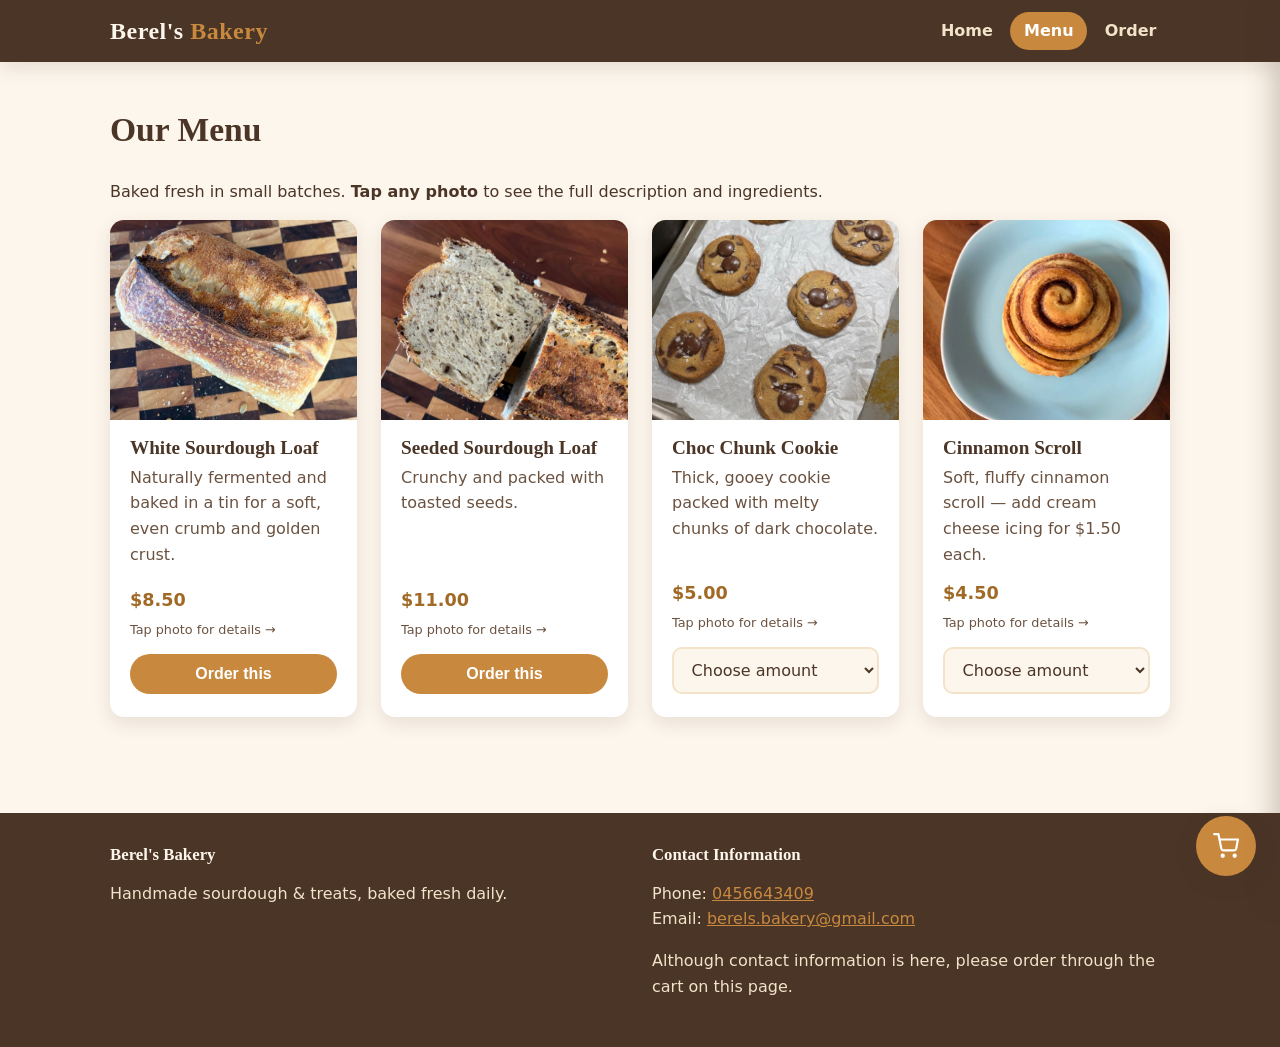
==== menu.html @ 897d4f54 "Initial commit: Berel's Bakery website Static site (home, menu, item pages, order success), cart + S" ====
<!DOCTYPE html>
<html lang="en">
<head>
  <meta charset="UTF-8">
  <meta name="viewport" content="width=device-width, initial-scale=1.0">
  <title>Menu — Berel's Bakery</title>
  <link rel="stylesheet" href="css/style.css">
  <link rel="icon" type="image/png" href="images/favicon.png">
  <script src="js/main.js" defer></script>
</head>
<body>
  <header class="site-header">
    <div class="wrap">
      <a class="brand" href="index.html">Berel's <span>Bakery</span></a>
      <nav class="site-nav">
        <a href="index.html">Home</a>
        <a href="menu.html" class="active">Menu</a>
        <a href="menu.html#order" data-open-cart>Order</a>
      </nav>
    </div>
  </header>

  <main>
    <div class="wrap">
      <section>
        <h2>Our Menu</h2>
        <p>Baked fresh in small batches. <strong>Tap any photo</strong> to see the full description and ingredients.</p>

        <div class="menu-grid">
          <!-- White Sourdough Loaf -->
          <article class="product-card">
            <a class="img-link" href="items/white-sourdough.html">
              <div class="slideshow">
                <img src="images/white-sourdough.jpg" alt="White Sourdough Loaf" class="slide active" data-placeholder>
              </div>
            </a>
            <div class="body">
              <h3>White Sourdough Loaf</h3>
              <p class="desc">Naturally fermented and baked in a tin for a soft, even crumb and golden crust.</p>
              <span class="price">$8.50</span>
              <span class="tap-hint">Tap photo for details →</span>
              <div class="order-control" data-item-id="white-sourdough"></div>
            </div>
          </article>

          <!-- Seeded Sourdough Loaf -->
          <article class="product-card">
            <a class="img-link" href="items/seeded-sourdough.html">
              <div class="slideshow">
                <img src="images/seeded-sourdough.jpg" alt="Seeded Sourdough Loaf" class="slide active" data-placeholder>
              </div>
            </a>
            <div class="body">
              <h3>Seeded Sourdough Loaf</h3>
              <p class="desc">Crunchy and packed with toasted seeds.</p>
              <span class="price">$11.00</span>
              <span class="tap-hint">Tap photo for details →</span>
              <div class="order-control" data-item-id="seeded-sourdough"></div>
            </div>
          </article>

          <!-- Choc Chunk Cookie -->
          <article class="product-card">
            <a class="img-link" href="items/choc-chunk-cookie.html">
              <div class="slideshow">
                <img src="images/choc-chunk-cookie.jpg" alt="Choc Chunk Cookie" class="slide active" data-placeholder>
              </div>
            </a>
            <div class="body">
              <h3>Choc Chunk Cookie</h3>
              <p class="desc">Thick, gooey cookie packed with melty chunks of dark chocolate.</p>
              <span class="price">$5.00</span>
              <span class="tap-hint">Tap photo for details →</span>
              <div class="order-control" data-item-id="choc-chunk-cookie"></div>
            </div>
          </article>

          <!-- Cinnamon Scroll -->
          <article class="product-card">
            <a class="img-link" href="items/cinnamon-scroll.html">
              <div class="slideshow">
                <img src="images/cinnamon-scroll.jpg" alt="Cinnamon Scroll" class="slide active" data-placeholder>
              </div>
            </a>
            <div class="body">
              <h3>Cinnamon Scroll</h3>
              <p class="desc">Soft, fluffy cinnamon scroll — add cream cheese icing for $1.50 each.</p>
              <span class="price">$4.50</span>
              <span class="tap-hint">Tap photo for details →</span>
              <div class="order-control" data-item-id="cinnamon-scroll"></div>
            </div>
          </article>

        </div>
      </section>
    </div>
  </main>

  <footer class="site-footer">
    <div class="wrap">
      <div>
        <h3>Berel's Bakery</h3>
        <p>Handmade sourdough &amp; treats, baked fresh daily.</p>
      </div>
      <div>
        <h3>Contact Information</h3>
        <p>Phone: <a href="tel:0456643409">0456643409</a><br>
           Email: <a href="mailto:berels.bakery@gmail.com">berels.bakery@gmail.com</a></p>
        <p>Although contact information is here, please order through the cart on this page.</p>
      </div>
    </div>
  </footer>
</body>
</html>
---- css/style.css ----
/* ===== Berel's Bakery — shared styles ===== */
:root {
  --cream: #fdf6ec;
  --crust: #c8893f;
  --crust-dark: #a06a26;
  --dough: #f3e3c9;
  --cocoa: #4a3526;
  --cocoa-soft: #6b5240;
  --white: #ffffff;
  --shadow: 0 6px 18px rgba(74, 53, 38, 0.12);
  --radius: 14px;
  --max: 1100px;
}

* { box-sizing: border-box; }

html { scroll-behavior: smooth; }

body {
  margin: 0;
  font-family: "Segoe UI", system-ui, -apple-system, Helvetica, Arial, sans-serif;
  color: var(--cocoa);
  background: var(--cream);
  line-height: 1.6;
}

h1, h2, h3 {
  font-family: Georgia, "Times New Roman", serif;
  color: var(--cocoa);
  line-height: 1.2;
}

a { color: var(--crust-dark); }

img { max-width: 100%; display: block; }

.wrap {
  width: 100%;
  max-width: var(--max);
  margin: 0 auto;
  padding: 0 1.25rem;
}

/* ===== Header / Nav ===== */
.site-header {
  background: var(--cocoa);
  color: var(--cream);
  position: sticky;
  top: 0;
  z-index: 10;
  box-shadow: var(--shadow);
  transition: background-color 0.3s ease, box-shadow 0.3s ease;
}
.site-header .wrap {
  display: flex;
  align-items: center;
  justify-content: space-between;
  flex-wrap: wrap;
  gap: 0.5rem;
  padding-top: 0.75rem;
  padding-bottom: 0.75rem;
}
.brand {
  font-family: Georgia, serif;
  font-size: 1.5rem;
  font-weight: bold;
  color: var(--cream);
  text-decoration: none;
  letter-spacing: 0.5px;
  transition: color 0.3s ease, text-shadow 0.3s ease;
}
.brand span { color: var(--crust); }
.site-nav {
  display: flex;
  gap: 0.25rem;
  flex-wrap: wrap;
}
.site-nav a {
  color: var(--dough);
  text-decoration: none;
  padding: 0.4rem 0.85rem;
  border-radius: 999px;
  font-weight: 600;
  transition: background 0.15s, color 0.15s;
}
.site-nav a:hover { background: rgba(255,255,255,0.12); color: var(--white); }
.site-nav a.active { background: var(--crust); color: var(--white); }

/* ----- Home page: nav overlays the hero, transparent at the top ----- */
body.home .site-header {
  position: fixed;
  left: 0;
  right: 0;
  top: 0;
}
body.home .site-header.at-top {
  background: transparent;
  box-shadow: none;
}
body.home .site-header.at-top .brand {
  color: var(--cocoa);
  text-shadow: 0 1px 4px rgba(255, 255, 255, 0.7);
}
body.home .site-header.at-top .site-nav a {
  color: var(--cocoa);
  text-shadow: 0 1px 4px rgba(255, 255, 255, 0.7);
}
body.home .site-header.at-top .site-nav a:hover {
  background: rgba(74, 53, 38, 0.12);
  color: var(--cocoa);
}
body.home .site-header.at-top .site-nav a.active {
  background: var(--crust);
  color: var(--white);
  text-shadow: none;
}

/* ===== Hero ===== */
.hero {
  background-color: #ece4d8;
  background-image: url("../images/hero.jpg");
  background-size: contain;
  background-repeat: no-repeat;
  background-position: center;
  aspect-ratio: 16 / 9;
  position: relative;
  text-align: center;
}
.hero .btn-row {
  position: absolute;
  top: 50%;
  left: 37%;
  transform: translate(-50%, -50%);
  flex-direction: column;
  gap: 1.25rem;
}
.hero .btn-row .btn {
  font-size: 1.35rem;
  padding: 1rem 2.25rem;
}
.hero h1 {
  font-size: clamp(2rem, 5vw, 3.25rem);
  margin: 0 0 1.5rem;
  color: var(--white);
  text-shadow: 0 2px 8px rgba(0,0,0,0.6);
}
.hero p { font-size: 1.2rem; color: var(--cocoa-soft); margin: 0 auto 1.75rem; max-width: 600px; }

/* ===== Buttons ===== */
.btn {
  display: inline-block;
  background: var(--crust);
  color: var(--white);
  text-decoration: none;
  padding: 0.7rem 1.5rem;
  border-radius: 999px;
  font-weight: 700;
  border: none;
  cursor: pointer;
  font-size: 1rem;
  transition: background 0.15s, transform 0.1s;
}
.btn:hover { background: var(--crust-dark); }
.btn:active { transform: translateY(1px); }
.btn.secondary { background: transparent; color: var(--crust-dark); border: 2px solid var(--crust); }
.btn.secondary:hover { background: var(--crust); color: var(--white); }
.btn-row { display: flex; gap: 0.75rem; justify-content: center; flex-wrap: wrap; }

/* ===== Sections ===== */
section { padding: 3rem 0; }
section h2 { font-size: clamp(1.5rem, 3vw, 2.1rem); margin-top: 0; }
.about-grid {
  display: grid;
  grid-template-columns: repeat(auto-fit, minmax(280px, 1fr));
  gap: 2rem;
}
.card-soft {
  background: var(--white);
  border-radius: var(--radius);
  padding: 1.75rem;
  box-shadow: var(--shadow);
}

/* ===== Menu grid ===== */
.menu-grid {
  display: grid;
  grid-template-columns: repeat(auto-fill, minmax(240px, 1fr));
  gap: 1.5rem;
}
.product-card {
  background: var(--white);
  border-radius: var(--radius);
  overflow: hidden;
  box-shadow: var(--shadow);
  display: flex;
  flex-direction: column;
}
.product-card .img-link {
  display: block;
  overflow: hidden;
  background: var(--dough);
}
/* Slideshow: stacked images that cross-fade */
.slideshow {
  position: relative;
  width: 100%;
  height: 200px;
}
.slideshow .slide {
  position: absolute;
  inset: 0;
  width: 100%;
  height: 100%;
  object-fit: cover;
  opacity: 0;
  transition: opacity 1s ease, transform 0.25s ease;
}
.slideshow .slide.active { opacity: 1; }
.product-card .img-link:hover .slide.active,
.product-card .img-link:focus .slide.active { transform: scale(1.06); }
.product-card .body { padding: 1rem 1.25rem 1.4rem; flex: 1; display: flex; flex-direction: column; }
.product-card h3 { margin: 0 0 0.35rem; font-size: 1.2rem; }
.product-card .desc { margin: 0 0 0.75rem; color: var(--cocoa-soft); flex: 1; }
.product-card .price { font-weight: 700; color: var(--crust-dark); font-size: 1.1rem; }
.tap-hint { font-size: 0.8rem; color: var(--cocoa-soft); margin-top: 0.35rem; }

/* ===== Item detail page ===== */
.item-detail {
  display: grid;
  grid-template-columns: minmax(0, 1fr) minmax(0, 1.2fr);
  gap: 2rem;
  align-items: start;
}
.item-detail img { border-radius: var(--radius); box-shadow: var(--shadow); width: 100%; }
.item-detail ul { padding-left: 1.2rem; }
.back-link { display: inline-block; margin-bottom: 1rem; text-decoration: none; font-weight: 600; }

/* ===== Order form ===== */
.form-card {
  background: var(--white);
  border-radius: var(--radius);
  box-shadow: var(--shadow);
  padding: 2rem;
  max-width: 640px;
}
.field { margin-bottom: 1.4rem; }
.field > label.label { display: block; font-weight: 700; margin-bottom: 0.5rem; }
input[type="text"], input[type="tel"], input[type="email"], textarea {
  width: 100%;
  padding: 0.7rem 0.85rem;
  border: 2px solid var(--dough);
  border-radius: 10px;
  font-size: 1rem;
  font-family: inherit;
  background: var(--cream);
  color: var(--cocoa);
}
input:focus, textarea:focus { outline: none; border-color: var(--crust); }
textarea { min-height: 90px; resize: vertical; }
.check-list { display: grid; gap: 0.5rem; }

/* ----- Cart: product picker ----- */
.product-picker { display: grid; gap: 0.6rem; }
.product-row {
  display: flex;
  align-items: center;
  justify-content: space-between;
  gap: 1rem;
  background: var(--cream);
  border: 2px solid var(--dough);
  border-radius: 12px;
  padding: 0.6rem 0.85rem;
}
.product-row-info { display: flex; flex-direction: column; }
.product-row-name { font-weight: 600; }
.product-row-price { color: var(--crust-dark); font-size: 0.95rem; }
.qty-stepper {
  display: flex;
  align-items: center;
  gap: 0.5rem;
  flex: 0 0 auto;
}
.qty-btn {
  width: 2.1rem;
  height: 2.1rem;
  border: none;
  border-radius: 50%;
  background: var(--crust);
  color: var(--white);
  font-size: 1.25rem;
  line-height: 1;
  cursor: pointer;
  display: flex;
  align-items: center;
  justify-content: center;
  transition: background 0.15s, transform 0.1s;
}
.qty-btn:hover { background: var(--crust-dark); }
.qty-btn:active { transform: translateY(1px); }
.qty-btn:disabled { background: var(--dough); color: var(--cocoa-soft); cursor: not-allowed; }
.qty-value { min-width: 1.5rem; text-align: center; font-weight: 700; font-size: 1.05rem; }

/* ----- Cart: summary ----- */
.cart-summary {
  background: var(--cream);
  border: 2px solid var(--dough);
  border-radius: 12px;
  padding: 0.85rem 1rem;
}
.cart-empty { margin: 0; color: var(--cocoa-soft); }
.cart-lines { list-style: none; margin: 0; padding: 0; }
.cart-lines li {
  display: flex;
  flex-wrap: wrap;
  justify-content: space-between;
  gap: 1rem;
  padding: 0.3rem 0;
  border-bottom: 1px dashed var(--dough);
}
.cart-total {
  display: flex;
  justify-content: space-between;
  gap: 1rem;
  margin-top: 0.6rem;
  padding-top: 0.6rem;
  font-weight: 800;
  font-size: 1.1rem;
  color: var(--crust-dark);
}
.conf-total { font-size: 1.15rem; margin-top: 0.75rem; }
.pay-note { font-size: 0.88rem; color: var(--cocoa-soft); margin: 0 0 0.9rem; text-align: center; }

/* Cart line controls (inside the cart summary) */
.cart-lines li { align-items: center; }
.cl-name { flex: 1; }
.cl-controls { display: flex; align-items: center; gap: 0.4rem; flex: 0 0 auto; }
.cl-controls .qty-btn { width: 1.7rem; height: 1.7rem; font-size: 1rem; }
.cl-total { min-width: 3.6rem; text-align: right; font-weight: 700; color: var(--crust-dark); }

/* Order control on menu cards (full-width button / centered stepper) */
.product-card .order-control { margin-top: 0.85rem; text-align: center; }
.product-card .order-control .btn { width: 100%; }
.pack-hint { font-size: 0.8rem; color: var(--cocoa-soft); margin: 0.4rem 0 0; text-align: center; }
.item-detail .order-control .pack-hint { text-align: left; }

.btn:disabled { background: var(--dough); color: var(--cocoa-soft); cursor: not-allowed; }

.pack-select {
  width: 100%;
  padding: 0.7rem 0.85rem;
  border: 2px solid var(--dough);
  border-radius: 10px;
  font-size: 1rem;
  font-family: inherit;
  background: var(--cream);
  color: var(--cocoa);
  cursor: pointer;
}
.pack-select:focus { outline: none; border-color: var(--crust); }
.pack-select-sm { width: auto; padding: 0.4rem 0.6rem; font-size: 0.9rem; }

.addon-select { margin-top: 0.6rem; }
.cl-note { display: block; font-size: 0.78rem; font-weight: 600; color: var(--crust-dark); }
.cl-addon-row { flex-basis: 100%; margin-top: 0.4rem; }
.cl-addon-row .addon-select { margin-top: 0; width: 100%; }
.addon-note { font-size: 0.85rem; font-weight: 500; color: var(--cocoa-soft); }

/* ----- Per-item order control (item detail pages) ----- */
.order-control { margin-top: 0.75rem; }
.order-stepper {
  display: inline-flex;
  align-items: center;
  gap: 0.85rem;
  background: var(--white);
  border: 2px solid var(--dough);
  border-radius: 999px;
  padding: 0.35rem 0.6rem;
}
.order-stepper .qty-value { min-width: 1.6rem; text-align: center; font-size: 1.15rem; font-weight: 700; }

/* ===== Floating cart button (FAB) ===== */
.cart-fab {
  position: fixed;
  bottom: 1.5rem;
  right: 1.5rem;
  width: 60px;
  height: 60px;
  border-radius: 50%;
  border: none;
  background: var(--crust);
  color: var(--white);
  box-shadow: 0 6px 18px rgba(74, 53, 38, 0.35);
  display: flex;
  align-items: center;
  justify-content: center;
  cursor: pointer;
  z-index: 50;
  transition: background 0.15s, transform 0.1s;
}
.cart-fab:hover { background: var(--crust-dark); }
.cart-fab:active { transform: scale(0.96); }
.fab-badge {
  position: absolute;
  top: -4px;
  right: -4px;
  min-width: 22px;
  height: 22px;
  padding: 0 5px;
  border-radius: 999px;
  background: var(--cocoa);
  color: var(--white);
  font-size: 0.78rem;
  font-weight: 700;
  display: flex;
  align-items: center;
  justify-content: center;
  border: 2px solid var(--cream);
}

/* ===== Cart sidebar / drawer ===== */
.cart-overlay {
  position: fixed;
  inset: 0;
  background: rgba(0, 0, 0, 0.45);
  opacity: 0;
  visibility: hidden;
  transition: opacity 0.3s ease, visibility 0.3s ease;
  z-index: 55;
}
.cart-overlay.open { opacity: 1; visibility: visible; }
.cart-sidebar {
  position: fixed;
  top: 0;
  right: 0;
  height: 100%;
  width: min(390px, 92vw);
  background: var(--cream);
  box-shadow: -8px 0 24px rgba(74, 53, 38, 0.25);
  transform: translateX(100%);
  transition: transform 0.3s ease;
  z-index: 60;
  display: flex;
  flex-direction: column;
}
.cart-sidebar.open { transform: translateX(0); }
.cart-sidebar-head {
  display: flex;
  align-items: center;
  justify-content: space-between;
  padding: 1.1rem 1.25rem;
  background: var(--cocoa);
  color: var(--cream);
}
.cart-sidebar-head h2 { margin: 0; color: var(--cream); font-size: 1.3rem; }
.cart-close {
  background: none;
  border: none;
  color: var(--cream);
  font-size: 1.8rem;
  line-height: 1;
  cursor: pointer;
  padding: 0 0.25rem;
}
.cart-sidebar-body { padding: 1.25rem; overflow-y: auto; flex: 1; }
.check-list label, .radio-row label {
  display: flex;
  align-items: center;
  gap: 0.6rem;
  font-weight: 500;
  cursor: pointer;
}
.radio-row { display: flex; gap: 1.5rem; flex-wrap: wrap; }
.error { color: #b3261e; font-size: 0.9rem; margin-top: 0.4rem; display: none; }
.error.show { display: block; }
.hidden { display: none; }

.confirmation {
  background: #eef6e9;
  border: 2px solid #8bbf6a;
  border-radius: var(--radius);
  padding: 1.75rem;
  max-width: 640px;
}
.confirmation h2 { margin-top: 0; }
.confirmation ul { margin: 0.5rem 0 0; }

/* ===== Footer ===== */
.site-footer {
  background: var(--cocoa);
  color: var(--dough);
  margin-top: 3rem;
  padding: 2rem 0;
}
.site-footer .wrap {
  display: grid;
  grid-template-columns: repeat(auto-fit, minmax(200px, 1fr));
  gap: 1.5rem;
}
.site-footer h3 { color: var(--cream); margin: 0 0 0.5rem; font-size: 1.05rem; }
.site-footer a { color: var(--crust); }

/* ===== Responsive ===== */
@media (max-width: 700px) {
  .item-detail { grid-template-columns: 1fr; }
  /* Product photo: don't let it fill more than about half the phone screen */
  .item-detail img { max-height: 55vh; object-fit: cover; }

  section { padding: 2rem 0; }
  .card-soft { padding: 1.25rem; }
  .slideshow { height: 230px; }
}

/* ----- Phones ----- */
@media (max-width: 600px) {
  /* Header: brand + links on ONE line */
  .site-header .wrap { flex-wrap: nowrap; padding-top: 0.6rem; padding-bottom: 0.6rem; }
  .brand { font-size: 1.15rem; white-space: nowrap; }
  .site-nav { flex-wrap: nowrap; gap: 0; }
  .site-nav a { padding: 0.3rem 0.6rem; font-size: 0.92rem; }

  /* Home: on phones the banner is too short to put the menu bar on top of it,
     so the bar sits above the photo as a normal solid bar instead. */
  body.home .site-header { position: sticky; }
  body.home .site-header.at-top { background: var(--cocoa); box-shadow: var(--shadow); }
  body.home .site-header.at-top .brand { color: var(--cream); text-shadow: none; }
  body.home .site-header.at-top .site-nav a { color: var(--dough); text-shadow: none; }
  body.home .site-header.at-top .site-nav a.active { color: var(--white); }

  /* Hero button: phone-sized, still in the gap between the bread and the logo */
  .hero .btn-row { left: 31%; }
  .hero .btn-row .btn { font-size: 0.9rem; padding: 0.55rem 1rem; white-space: nowrap; }

  /* iPhones zoom in on any form control under 16px — keep them at 16px */
  .pack-select-sm, select, input, textarea { font-size: 16px; }

  /* Floating cart button: a little smaller and tucked closer to the corner */
  .cart-fab { width: 54px; height: 54px; bottom: 1rem; right: 1rem; }

  .form-card { padding: 1.25rem; }
  .radio-row { gap: 1rem; }
}

/* Very narrow phones (e.g. iPhone SE / small Androids) */
@media (max-width: 360px) {
  .brand { font-size: 1rem; }
  .site-nav a { padding: 0.3rem 0.45rem; font-size: 0.85rem; }
}
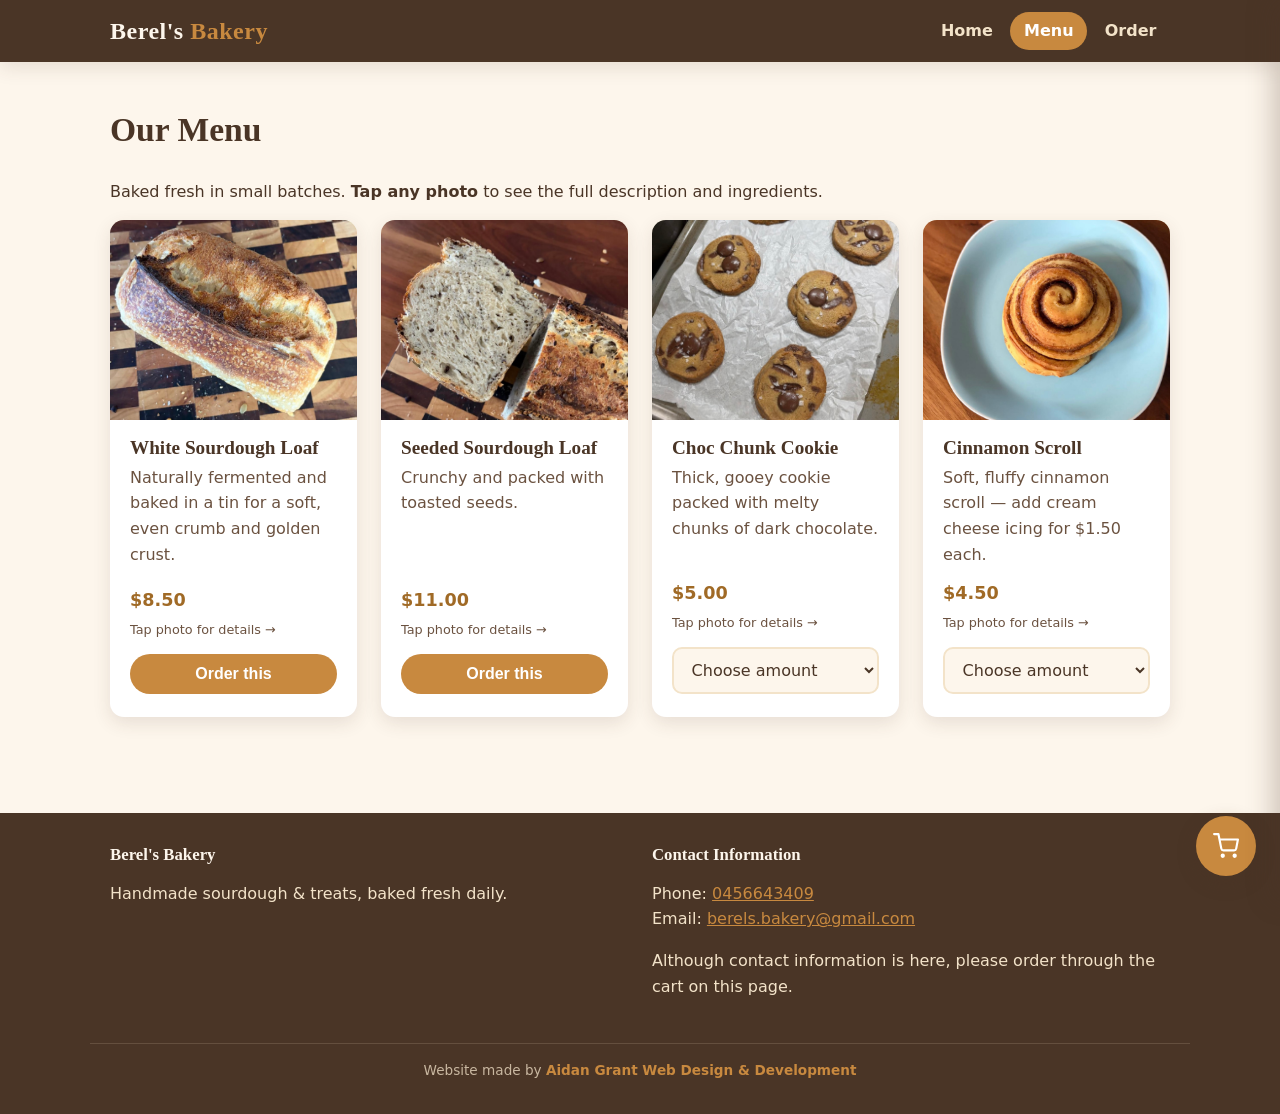
==== commit a3770f14: "Add 'Website made by Aidan Grant Web Design & Development' footer credit Links to madebyaidan.com.au" ====
--- a/menu.html
+++ b/menu.html
@@ -109,6 +109,7 @@
         <p>Although contact information is here, please order through the cart on this page.</p>
       </div>
     </div>
+    <p class="footer-credit">Website made by <a href="https://madebyaidan.com.au" target="_blank" rel="noopener">Aidan Grant Web Design &amp; Development</a></p>
   </footer>
 </body>
 </html>
--- a/css/style.css
+++ b/css/style.css
@@ -223,6 +223,25 @@
 .product-card .desc { margin: 0 0 0.75rem; color: var(--cocoa-soft); flex: 1; }
 .product-card .price { font-weight: 700; color: var(--crust-dark); font-size: 1.1rem; }
 .tap-hint { font-size: 0.8rem; color: var(--cocoa-soft); margin-top: 0.35rem; }
+
+/* ----- Sold out (switches in products.json, edited at /admin) ----- */
+.product-card .img-link { position: relative; }
+.product-card.is-sold-out .slide { filter: grayscale(0.6) brightness(0.85); }
+.product-card.is-sold-out .img-link::after {
+  content: "Sold out";
+  position: absolute;
+  top: 0.75rem;
+  left: 0.75rem;
+  background: var(--cocoa);
+  color: var(--cream);
+  font-weight: 700;
+  font-size: 0.9rem;
+  padding: 0.3rem 0.8rem;
+  border-radius: 999px;
+  z-index: 1;
+}
+.btn.btn-sold-out, .btn.btn-sold-out:disabled { width: 100%; background: var(--dough); color: var(--cocoa-soft); }
+.addon-sold-out { text-align: left; font-weight: 600; margin: 0.4rem 0 0; }
 
 /* ===== Item detail page ===== */
 .item-detail {
@@ -498,6 +517,17 @@
 }
 .site-footer h3 { color: var(--cream); margin: 0 0 0.5rem; font-size: 1.05rem; }
 .site-footer a { color: var(--crust); }
+.footer-credit {
+  max-width: var(--max);
+  margin: 1.75rem auto 0;
+  padding: 1rem 1.25rem 0;
+  border-top: 1px solid rgba(243, 227, 201, 0.15);
+  text-align: center;
+  font-size: 0.85rem;
+  color: rgba(243, 227, 201, 0.75);
+}
+.footer-credit a { color: var(--crust); text-decoration: none; font-weight: 600; }
+.footer-credit a:hover { text-decoration: underline; }
 
 /* ===== Responsive ===== */
 @media (max-width: 700px) {
